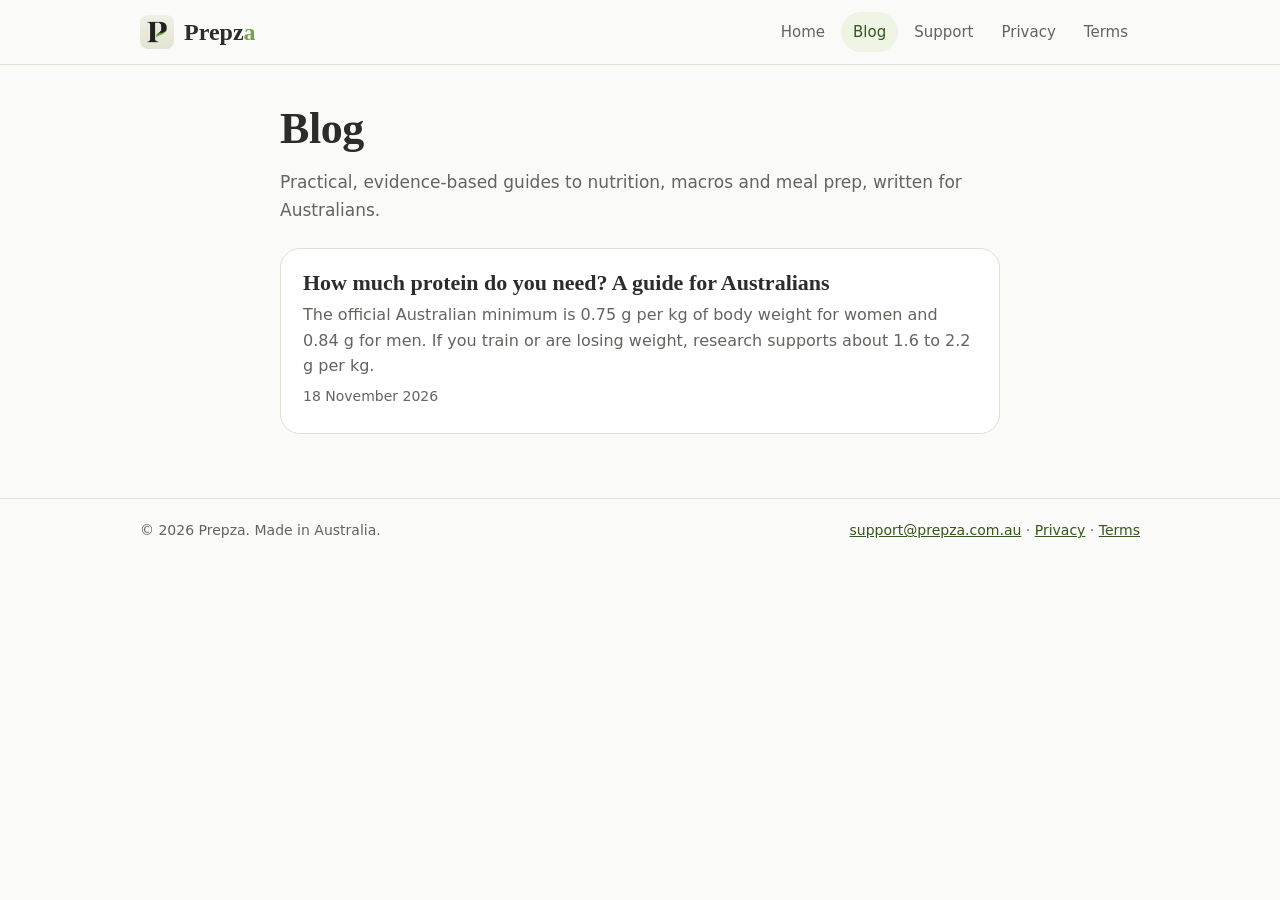
==== blog/index.html @ 97adf728 "Update website from prepza-app 6fd71c3" ====
<!doctype html>
<html lang="en-AU">
<head>
<meta charset="utf-8">
<meta name="viewport" content="width=device-width, initial-scale=1">
<title>Blog - Prepza</title>
<meta name="description" content="Practical, evidence-based guides to nutrition, macros and meal prep, written for Australians.">
<link rel="canonical" href="https://prepza.com.au/blog/">
<link rel="icon" href="/icon.png">
<link rel="apple-touch-icon" href="/icon.png">
<meta property="og:type" content="website">
<meta property="og:url" content="https://prepza.com.au/blog/">
<meta property="og:title" content="Blog - Prepza">
<meta property="og:description" content="Practical, evidence-based guides to nutrition, macros and meal prep, written for Australians.">
<meta property="og:image" content="https://prepza.com.au/icon.png">
<meta name="theme-color" content="#FAFAF8" media="(prefers-color-scheme: light)">
<meta name="theme-color" content="#1A1A18" media="(prefers-color-scheme: dark)">
<link rel="stylesheet" href="/styles.css">
<link rel="alternate" type="application/rss+xml" title="Prepza blog" href="https://prepza.com.au/blog/feed.xml">
</head>
<body>
<header class="site-header">
  <div class="wrap header-row">
    <a class="brand" href="/"><img src="/icon.png" alt="" width="34" height="34"><span>Prepz<span class="brand-a">a</span></span></a>
    <nav aria-label="Main"><a href="/">Home</a><a href="/blog/" aria-current="page">Blog</a><a href="/support.html">Support</a><a href="/privacy.html">Privacy</a><a href="/terms.html">Terms</a></nav>
  </div>
</header>
<main>
<section class="wrap legal">
  <h1>Blog</h1>
  <p class="lead">Practical, evidence-based guides to nutrition, macros and meal prep, written for Australians.</p>
  <ul class="post-list">
    <li><a href="/blog/how-much-protein-do-you-need.html"><h2>How much protein do you need? A guide for Australians</h2><p>The official Australian minimum is 0.75 g per kg of body weight for women and 0.84 g for men. If you train or are losing weight, research supports about 1.6 to 2.2 g per kg.</p><p class="muted"><time datetime="2026-11-18">18 November 2026</time></p></a></li>
  </ul>
</section>
</main>
<footer class="site-footer">
  <div class="wrap footer-row">
    <p>&copy; 2026 Prepza. Made in Australia.</p>
    <p><a href="mailto:support@prepza.com.au">support@prepza.com.au</a> &middot; <a href="/privacy.html">Privacy</a> &middot; <a href="/terms.html">Terms</a></p>
  </div>
</footer>
</body>
</html>
---- styles.css ----
/* Prepza website: the app's warm off-white, charcoal text and sage accent,
   with a dark version that follows the visitor's device. */
:root {
  --bg: #fafaf8;
  --surface: #ffffff;
  --tint: #f1efe8;
  --text: #2c2c2a;
  --muted: #64635e;
  --border: #e2dfd3;
  --accent: #72a447;
  --accent-deep: #35561c;
  --accent-tint: #edf4e4;
  --serif: ui-serif, 'New York', 'Iowan Old Style', Georgia, serif;
  --sans: system-ui, -apple-system, 'Segoe UI', Roboto, Helvetica, Arial, sans-serif;
  color-scheme: light dark;
}

@media (prefers-color-scheme: dark) {
  :root {
    --bg: #1a1a18;
    --surface: #252622;
    --tint: #2e2f2a;
    --text: #f1efe8;
    --muted: #aaa9a2;
    --border: #383934;
    --accent: #8fbd4a;
    --accent-deep: #c6e39d;
    --accent-tint: #29351e;
  }
}

* {
  box-sizing: border-box;
}

html {
  -webkit-text-size-adjust: 100%;
}

body {
  margin: 0;
  background: var(--bg);
  color: var(--text);
  font: 16px/1.6 var(--sans);
}

a {
  color: var(--accent-deep);
}

.wrap {
  width: 100%;
  max-width: 1040px;
  margin: 0 auto;
  padding: 0 20px;
}

/* ---- header / footer ---- */

.site-header {
  border-bottom: 1px solid var(--border);
  background: var(--bg);
}

.header-row {
  display: flex;
  align-items: center;
  justify-content: space-between;
  gap: 16px;
  min-height: 64px;
  flex-wrap: wrap;
}

.brand {
  display: flex;
  align-items: center;
  gap: 10px;
  color: var(--text);
  text-decoration: none;
  font: 600 24px/1 var(--serif);
}

.brand img {
  border-radius: 8px;
}

/* The wordmark's final "a" is green, like the leaf in the icon. */
.brand-a {
  color: var(--accent);
}

nav {
  display: flex;
  gap: 4px;
  flex-wrap: wrap;
}

nav a {
  color: var(--muted);
  text-decoration: none;
  font-weight: 500;
  font-size: 15px;
  padding: 8px 12px;
  border-radius: 999px;
}

nav a:hover,
nav a[aria-current='page'] {
  color: var(--accent-deep);
  background: var(--accent-tint);
}

.site-footer {
  margin-top: 64px;
  border-top: 1px solid var(--border);
  color: var(--muted);
  font-size: 14px;
}

.footer-row {
  display: flex;
  justify-content: space-between;
  gap: 8px 24px;
  flex-wrap: wrap;
  padding-top: 20px;
  padding-bottom: 32px;
}

.footer-row p {
  margin: 0;
}

/* ---- home ---- */

.hero {
  padding: 64px 0 40px;
  text-align: center;
}

.hero-inner {
  max-width: 720px;
}

.hero-icon {
  border-radius: 22px;
  box-shadow: 0 8px 24px rgba(58, 52, 36, 0.12);
}

h1 {
  font: 600 clamp(34px, 6vw, 52px) / 1.1 var(--serif);
  letter-spacing: -0.01em;
  margin: 24px 0 16px;
}

.lead {
  font-size: 18px;
  color: var(--muted);
  margin: 0 auto 20px;
}

.badge {
  display: inline-block;
  margin: 8px 0 0;
  padding: 10px 18px;
  border-radius: 999px;
  background: var(--accent-tint);
  color: var(--accent-deep);
  font-weight: 600;
  font-size: 15px;
}

.features {
  display: grid;
  grid-template-columns: repeat(auto-fit, minmax(260px, 1fr));
  gap: 14px;
  margin-top: 16px;
}

.feature {
  background: var(--surface);
  border: 1px solid var(--border);
  border-radius: 20px;
  padding: 22px;
}

.feature-icon {
  width: 46px;
  height: 46px;
  border-radius: 50%;
  display: flex;
  align-items: center;
  justify-content: center;
  background: var(--accent-tint);
  color: var(--accent-deep);
  margin-bottom: 14px;
}

.feature h2 {
  font-size: 18px;
  line-height: 1.3;
  margin: 0 0 6px;
}

.feature p {
  margin: 0;
  color: var(--muted);
}

.note {
  margin-top: 32px;
  text-align: center;
  color: var(--muted);
  font-size: 14px;
}

/* ---- legal and support ---- */

.legal {
  max-width: 760px;
  padding-top: 32px;
}

.legal h1 {
  font-size: clamp(32px, 5vw, 44px);
  margin-top: 8px;
}

.legal .lead {
  margin-left: 0;
  font-size: 17px;
}

.legal section {
  margin-top: 28px;
}

.legal h2 {
  font-size: 19px;
  line-height: 1.35;
  margin: 0 0 8px;
}

.legal p {
  margin: 0 0 12px;
}

.muted {
  color: var(--muted);
  font-size: 14px;
  margin: 0 0 16px;
}

/* ---- launch sign-up ---- */

.signup {
  max-width: 460px;
  margin: 28px auto 0;
  text-align: left;
}

.signup label {
  display: block;
  font-weight: 600;
  margin-bottom: 8px;
  text-align: center;
}

.signup-row {
  display: flex;
  gap: 8px;
}

.signup input[type='email'] {
  flex: 1;
  min-width: 0;
  padding: 12px 14px;
  border: 1px solid var(--border);
  border-radius: 12px;
  background: var(--surface);
  color: var(--text);
  font: inherit;
}

.signup input[type='email']:focus {
  outline: 2px solid var(--accent);
  outline-offset: 1px;
}

.signup button {
  padding: 12px 18px;
  border: 0;
  border-radius: 12px;
  background: var(--accent-deep);
  color: var(--bg);
  font: 600 16px var(--sans);
  cursor: pointer;
}

.signup button:disabled {
  opacity: 0.6;
  cursor: default;
}

.signup-trap {
  position: absolute;
  left: -9999px;
  width: 1px;
  height: 1px;
  opacity: 0;
}

.signup-status {
  min-height: 1.6em;
  margin: 8px 0 0;
  font-size: 15px;
  text-align: center;
}

.signup-status.ok {
  color: var(--accent-deep);
}

.signup-status.error {
  color: #b3261e;
}

.signup-fine {
  margin: 4px 0 0;
  font-size: 13px;
  color: var(--muted);
  text-align: center;
}

@media (max-width: 420px) {
  .signup-row {
    flex-direction: column;
  }
}

/* ---- blog ---- */

.post h3 {
  font-size: 17px;
  margin: 20px 0 6px;
}

.post ul,
.post ol {
  padding-left: 22px;
  margin: 0 0 12px;
}

.post li {
  margin-bottom: 6px;
}

/* The short answer up top: what search results and AI tools quote. */
.answer {
  margin: 24px 0 8px;
  padding: 18px 20px;
  border-radius: 16px;
  background: var(--accent-tint);
  border: 1px solid var(--border);
}

.answer p:last-child {
  margin-bottom: 0;
}

.answer-label {
  font-weight: 700;
  font-size: 13px;
  letter-spacing: 0.04em;
  text-transform: uppercase;
  color: var(--accent-deep);
}

.table-wrap {
  overflow-x: auto;
  margin: 0 0 14px;
  border: 1px solid var(--border);
  border-radius: 14px;
  background: var(--surface);
}

.table-wrap table {
  width: 100%;
  border-collapse: collapse;
  font-size: 15px;
}

.table-wrap th,
.table-wrap td {
  padding: 10px 14px;
  text-align: left;
  border-bottom: 1px solid var(--border);
  vertical-align: top;
}

.table-wrap th {
  background: var(--tint);
  font-weight: 600;
}

.table-wrap tr:last-child td {
  border-bottom: 0;
}

.sources {
  font-size: 14px;
}

.sources a {
  overflow-wrap: anywhere;
}

.post-note {
  margin-top: 28px;
  color: var(--muted);
  font-size: 14px;
}

.post-cta {
  margin-top: 32px;
  padding: 24px 20px;
  border-radius: 20px;
  background: var(--surface);
  border: 1px solid var(--border);
  text-align: center;
}

.post-cta .signup {
  margin-top: 16px;
}

.post-list {
  list-style: none;
  padding: 0;
  margin: 24px 0 0;
  display: grid;
  gap: 14px;
}

.post-list a {
  display: block;
  padding: 20px 22px;
  border-radius: 20px;
  background: var(--surface);
  border: 1px solid var(--border);
  color: var(--text);
  text-decoration: none;
}

.post-list a:hover {
  border-color: var(--accent);
}

.post-list h2 {
  font: 600 22px/1.25 var(--serif);
  margin: 0 0 6px;
}

.post-list p {
  margin: 0 0 6px;
  color: var(--muted);
}

@media (max-width: 420px) {
  .table-wrap th,
  .table-wrap td {
    padding: 9px 10px;
  }
}
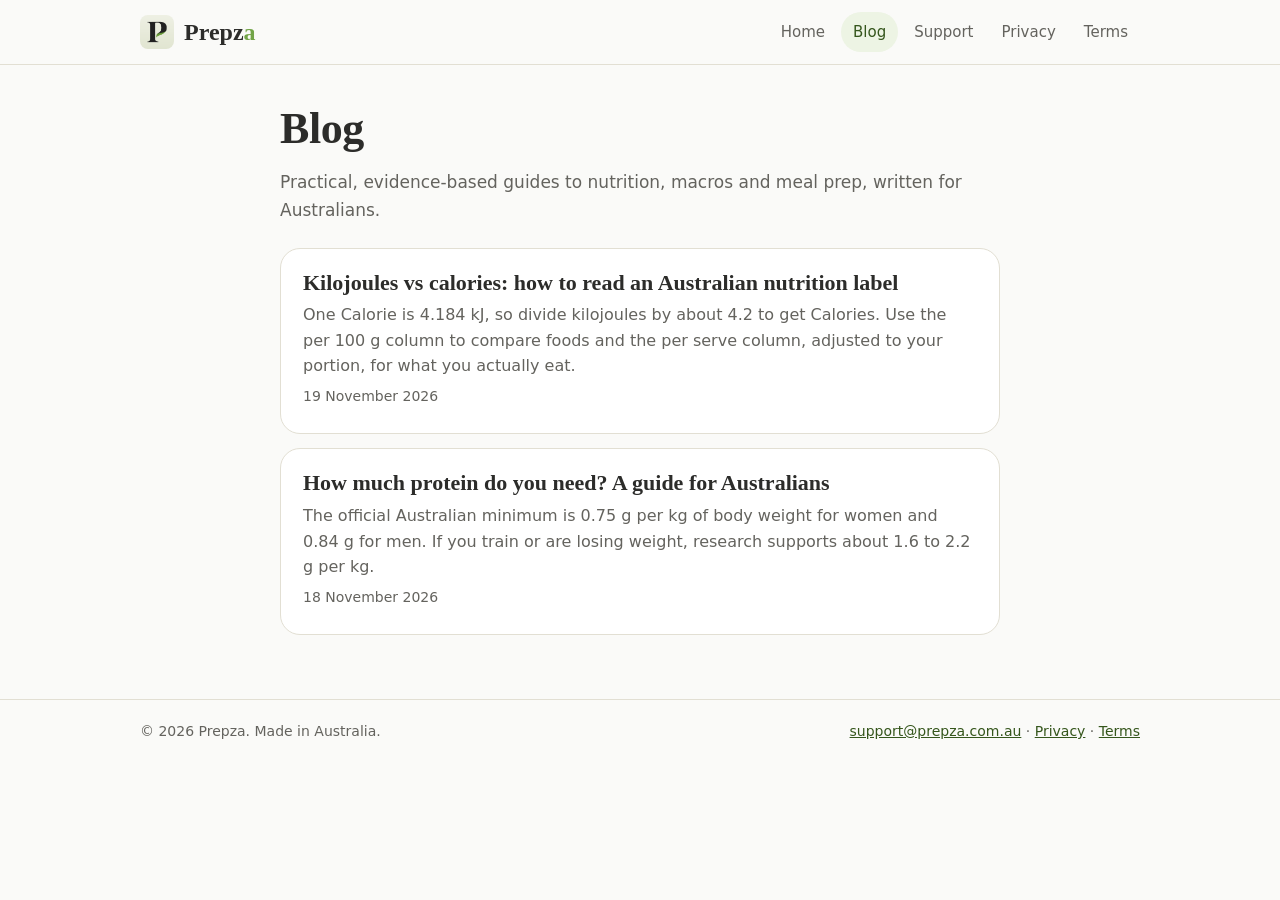
==== commit a79ced0d: "Update website from prepza-app 760f529" ====
--- a/blog/index.html
+++ b/blog/index.html
@@ -30,6 +30,7 @@
   <h1>Blog</h1>
   <p class="lead">Practical, evidence-based guides to nutrition, macros and meal prep, written for Australians.</p>
   <ul class="post-list">
+    <li><a href="/blog/kilojoules-vs-calories.html"><h2>Kilojoules vs calories: how to read an Australian nutrition label</h2><p>One Calorie is 4.184 kJ, so divide kilojoules by about 4.2 to get Calories. Use the per 100 g column to compare foods and the per serve column, adjusted to your portion, for what you actually eat.</p><p class="muted"><time datetime="2026-11-19">19 November 2026</time></p></a></li>
     <li><a href="/blog/how-much-protein-do-you-need.html"><h2>How much protein do you need? A guide for Australians</h2><p>The official Australian minimum is 0.75 g per kg of body weight for women and 0.84 g for men. If you train or are losing weight, research supports about 1.6 to 2.2 g per kg.</p><p class="muted"><time datetime="2026-11-18">18 November 2026</time></p></a></li>
   </ul>
 </section>
--- a/styles.css
+++ b/styles.css
@@ -471,3 +471,75 @@
     padding: 9px 10px;
   }
 }
+
+/* ---- password reset ---- */
+
+.button {
+  display: block;
+  width: 100%;
+  max-width: 360px;
+  margin: 12px auto 0;
+  padding: 14px 18px;
+  border: 0;
+  border-radius: 14px;
+  background: var(--accent-deep);
+  color: var(--bg);
+  font: 600 16px var(--sans);
+  text-align: center;
+  text-decoration: none;
+  cursor: pointer;
+}
+
+.button:disabled {
+  opacity: 0.6;
+  cursor: default;
+}
+
+.button-quiet {
+  background: transparent;
+  color: var(--accent-deep);
+  border: 1px solid var(--border);
+}
+
+.reset h1 {
+  font-size: clamp(30px, 6vw, 40px);
+}
+
+.reset-form {
+  max-width: 360px;
+  margin: 0 auto;
+  text-align: left;
+}
+
+.reset-form h1 {
+  text-align: center;
+}
+
+.reset-form label {
+  display: block;
+  font-weight: 600;
+  margin: 14px 0 6px;
+}
+
+.reset-form input {
+  width: 100%;
+  padding: 13px 14px;
+  border: 1px solid var(--border);
+  border-radius: 12px;
+  background: var(--surface);
+  color: var(--text);
+  font: inherit;
+}
+
+.reset-form input:focus {
+  outline: 2px solid var(--accent);
+  outline-offset: 1px;
+}
+
+.reset-form .signup-fine {
+  text-align: left;
+}
+
+[hidden] {
+  display: none !important;
+}
